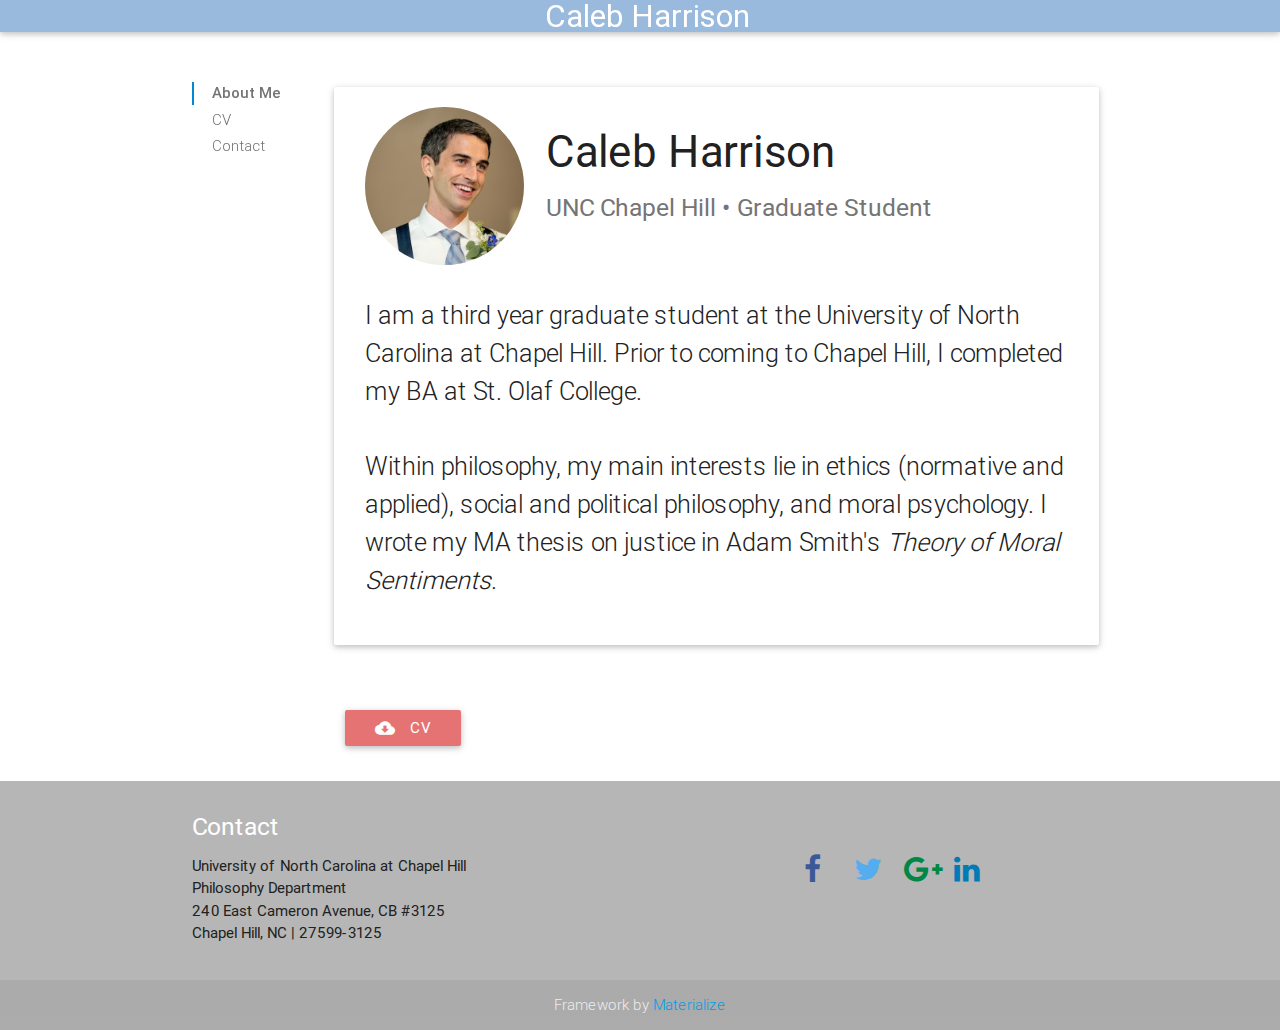
==== index.html @ 120a1165 "something?" ====
<!DOCTYPE html>
  <html lang="en">
    <head>
      <!--Import materialize.css-->
      <link type="text/css" rel="stylesheet" href="css/materialize.css"  media="screen,projection"/>

      <!--Let browser know website is optimized for mobile-->
      <meta name="viewport" content="width=device-width, initial-scale=1.0"/>
      <link href="https://fonts.googleapis.com/icon?family=Material+Icons" rel="stylesheet">

      <!-- FontAwesome Fonts -->
      <link rel="stylesheet" href="https://maxcdn.bootstrapcdn.com/font-awesome/4.4.0/css/font-awesome.min.css">

      <!-- Metadata -->
      <title>Caleb Harrison &#8226; UNC Chapel Hill Philosophy</title>


    </head>

    <body>
      <!--Import jQuery before materialize.js-->
      <script type="text/javascript" src="https://code.jquery.com/jquery-2.1.1.min.js"></script>
      <script type="text/javascript" src="js/materialize.js"></script>

    <!-- Header Begins -->
	    
	    <header>
	      <div class="navbar-fixed">
		    <nav>
			    <div class="nav-wrapper">
			      <a href="#!" class="brand-logo center">Caleb Harrison</a>
			      <a href="#" data-activates="side-menu" class="button-collapse"><i class="material-icons">menu</i></a>
			      <ul class="side-nav" id="side-menu">
			        <div class="logo">
			        		<div class="row">
			        			<div class="col s12">
			        				<img src="./assets/images/me.jpg" class="circle responsive-img">
			        			</div>
			        			<div class="col s12">
			        				<a class="left-align contact" href="mailto:caleb.harrison@unc.edu"><i class="small material-icons left" style="color: #99badd">email</i>caleb.harrison@unc.edu</a>
									<a class="left-align contact" href="tel:8052253224"><i class="small material-icons left" style="color: #99badd">call</i>(805) 225-3224</a>
									<a class="left-align contact" href="https://www.google.com/maps/place/240+E+Cameron+Ave,+University+of+North+Carolina+at+Chapel+Hill,+Chapel+Hill,+NC+27514/@35.9127622,-79.0493908,17z/data=!3m1!4b1!4m2!3m1!1s0x89acc2e9db83aa95:0xa487d8fd482b1aa6"><i class="small material-icons left" style="color: #99badd">business</i>Chapel Hill, NC</a>
			        			</div>
			        		</div>
			        </div>
			        <li><a href="#aboutMe">About Me</a></li>
			        <li><a href="#cv">CV</a></li>
			        <li><a href="#contact">Contact</a></li>
			      </div>
	    		</ul>
			    
			</nav>
		  </div>
		</header>  	
    <!-- Header Ends -->

    <!-- Content Begins -->
    	<main>
	    	<div class="container">
	    		<div class="row">
	    			
	    			<!-- ToC Begins -->
					<div class="col hide-on-med-and-down m3 l2">
						<div class="toc-wrapper pinned" style="top: 50px;">
							<div style="height: 1px">
								<ul class="section table-of-contents">
									<li><a href="#aboutMe">About Me</a></li>
									<li><a href="#cv">CV</a></li>
									<li><a href="#contact">Contact</a></li>
								</ul>
							</div>
						</div>
					</div>
					<!-- ToC Ends -->

	    			<!-- Main Section -->
	    			<div class="col s12 m9 l10 offset-l2">
		    			
						<!-- About Me -->
		    			<div id="aboutMe" class="section scrollspy">
		    				<div class="row valign-wrapper">
			    				<div class="card-panel">
			    					<div class="col s12 m3 center-on-med-and-down">
			    						<div class="image-container">
			    							<img src="./assets/images/me.jpg" alt="Picture of Me" class="circle responsive-img">
			    						</div>
			    					</div>
			    					<div class="col s12 m9 valign">
			    						<h3>Caleb Harrison</h3>
			    						<h5 class="grey-text text-darken-1">UNC Chapel Hill &#8226; Graduate Student</h5>
			    					</div>
			    					<div class="col s12">
			    						<p class="caption flow-text">
			    							I am a third year graduate student at the University of North Carolina at Chapel Hill. Prior to coming to Chapel Hill, I completed my BA at St. Olaf College.<br><br>

											Within philosophy, my main interests lie in ethics (normative and applied), social and political philosophy, and moral psychology. I wrote my MA thesis on justice in Adam Smith's <em>Theory of Moral Sentiments</em>.
			    						</p>
			    					</div>
			    				</div>
		    				</div>
		    			</div>

		    			
		    			<!-- CV -->
		    			<div id="cv" class="section scrollspy">
		    				<a class="btn tooltipped red lighten-2" data-position="right" data-delay="25" data-tooltip="Download CV" href="./assets/pdf/Harrison-CV.pdf"><i class="material-icons left">cloud_download</i>CV</a>		
		    			</div>
		    			<!-- Contact -->

		    		</div>	
	    		</div>
	    	</div>
	    </main>	
    <!-- Content Ends -->

    <!-- Footer Begins -->
	    <footer class="page-footer">
	      	<div class="container">
	        	<div class="row valign-wrapper">
	          		<div id="contact" class="col l6 s12">
	            		<h5 class="white-text">Contact</h5>
	            		<ul>
	            			<li>University of North Carolina at Chapel Hill</li>
	            			<li>Philosophy Department</li>
	            			<li>240 East Cameron Avenue, CB &#35;3125</li>
	            			<li>Chapel Hill, NC | 27599-3125</li>
	            		</ul>
	                </div>
	          		<div class="col l4 offset-l2 s12 valign-wrapper">
		            	<div class="row">	
			                <div class="col s3 m3 l3 valign">
			                	<a class="grey-text text-lighten-3 center-align" href="https://www.facebook.com/calebaharrison"><i class="fa fa-facebook fa-2x" style="color: #3b5998"></i></a>
			                </div>
			                <div class="col s3 m3 l3 valign">	
			                	<a class="grey-text text-lighten-3 center-align" href="https://twitter.com/calebaharrison"><i class="fa fa-twitter fa-2x" style="color: #55acee"></i></a>
			                </div>
			                <div class="col s3 m3 l3 valign">
			                	<a class="grey-text text-lighten-3 center-align" href="https://google.com/+CalebHarrison-A"><i class="fa fa-google-plus fa-2x" style="color: #008744"></i></a>
			                </div>
			                <div class="col s3 m3 l3 valign">
			                	<a class="grey-text text-lighten-3 center-align" href="https://www.linkedin.com/pub/caleb-harrison/29/bb1/98b/"><i class="fa fa-linkedin fa-2x" style="color: #007bb6"></i></a>
			                </div>
			            </div>    
	          		</div>
	        	</div>
	        </div>
	        <div class="footer-copyright">
	        	<div class="container center">
	        		Framework by <a href="http://materializedcss.com">Materialize</a>
	        	</div>
	        </div>
	    </footer>
    <!-- Footer Ends -->
    </body>
  </html>
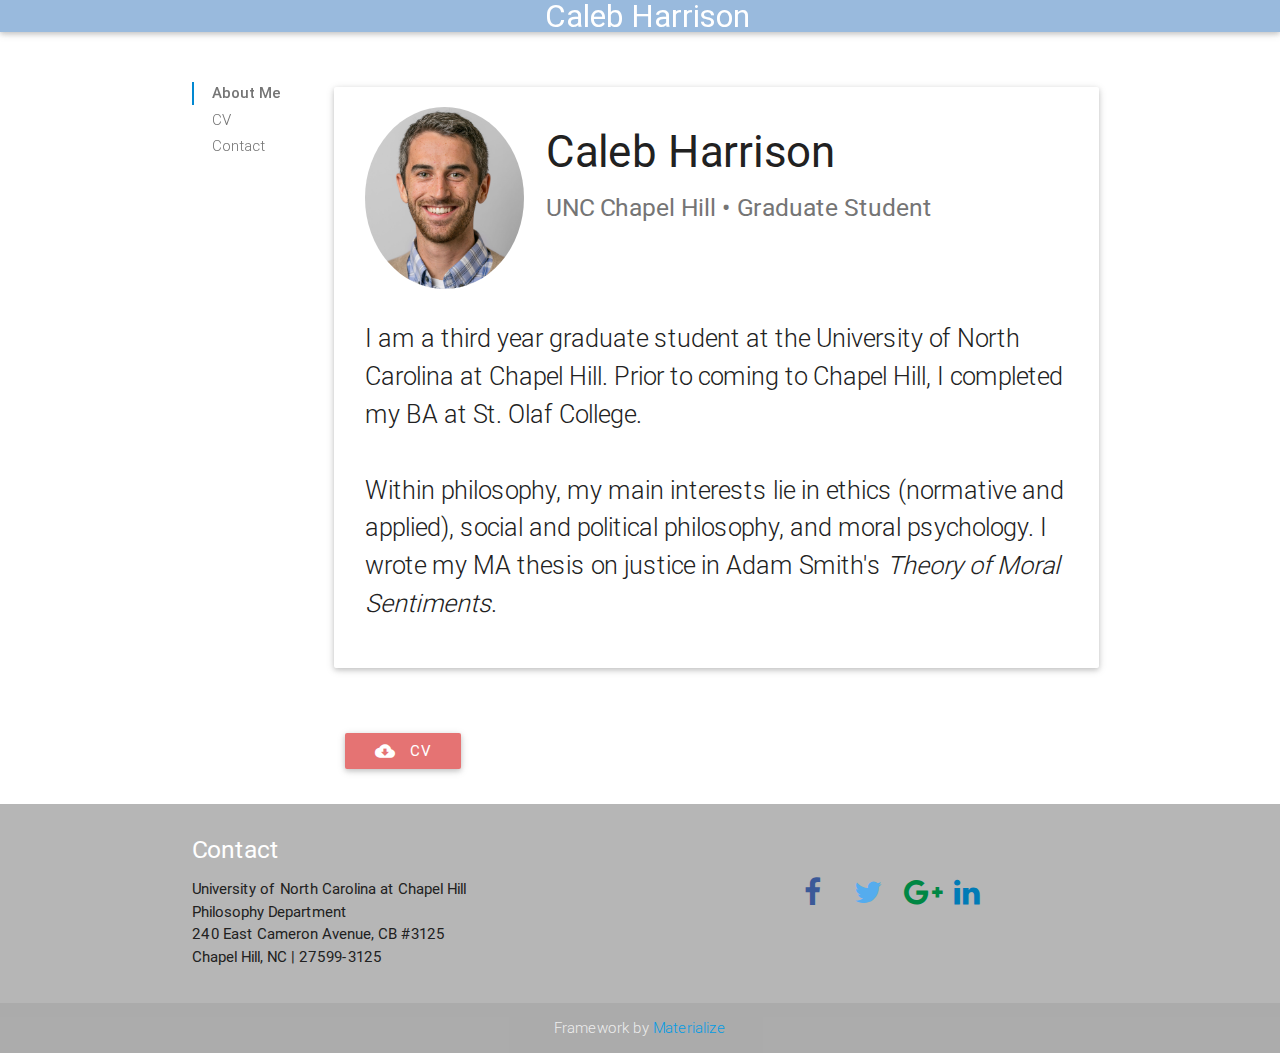
==== commit 52d996f8: "changed photo to mercatus photo" ====
--- a/index.html
+++ b/index.html
@@ -34,7 +34,7 @@
 			        <div class="logo">
 			        		<div class="row">
 			        			<div class="col s12">
-			        				<img src="./assets/images/me.jpg" class="circle responsive-img">
+			        				<img src="./assets/images/me2.jpg" class="circle responsive-img">
 			        			</div>
 			        			<div class="col s12">
 			        				<a class="left-align contact" href="mailto:caleb.harrison@unc.edu"><i class="small material-icons left" style="color: #99badd">email</i>caleb.harrison@unc.edu</a>
@@ -82,7 +82,7 @@
 			    				<div class="card-panel">
 			    					<div class="col s12 m3 center-on-med-and-down">
 			    						<div class="image-container">
-			    							<img src="./assets/images/me.jpg" alt="Picture of Me" class="circle responsive-img">
+			    							<img src="./assets/images/me2.jpg" alt="Picture of Me" class="circle responsive-img">
 			    						</div>
 			    					</div>
 			    					<div class="col s12 m9 valign">
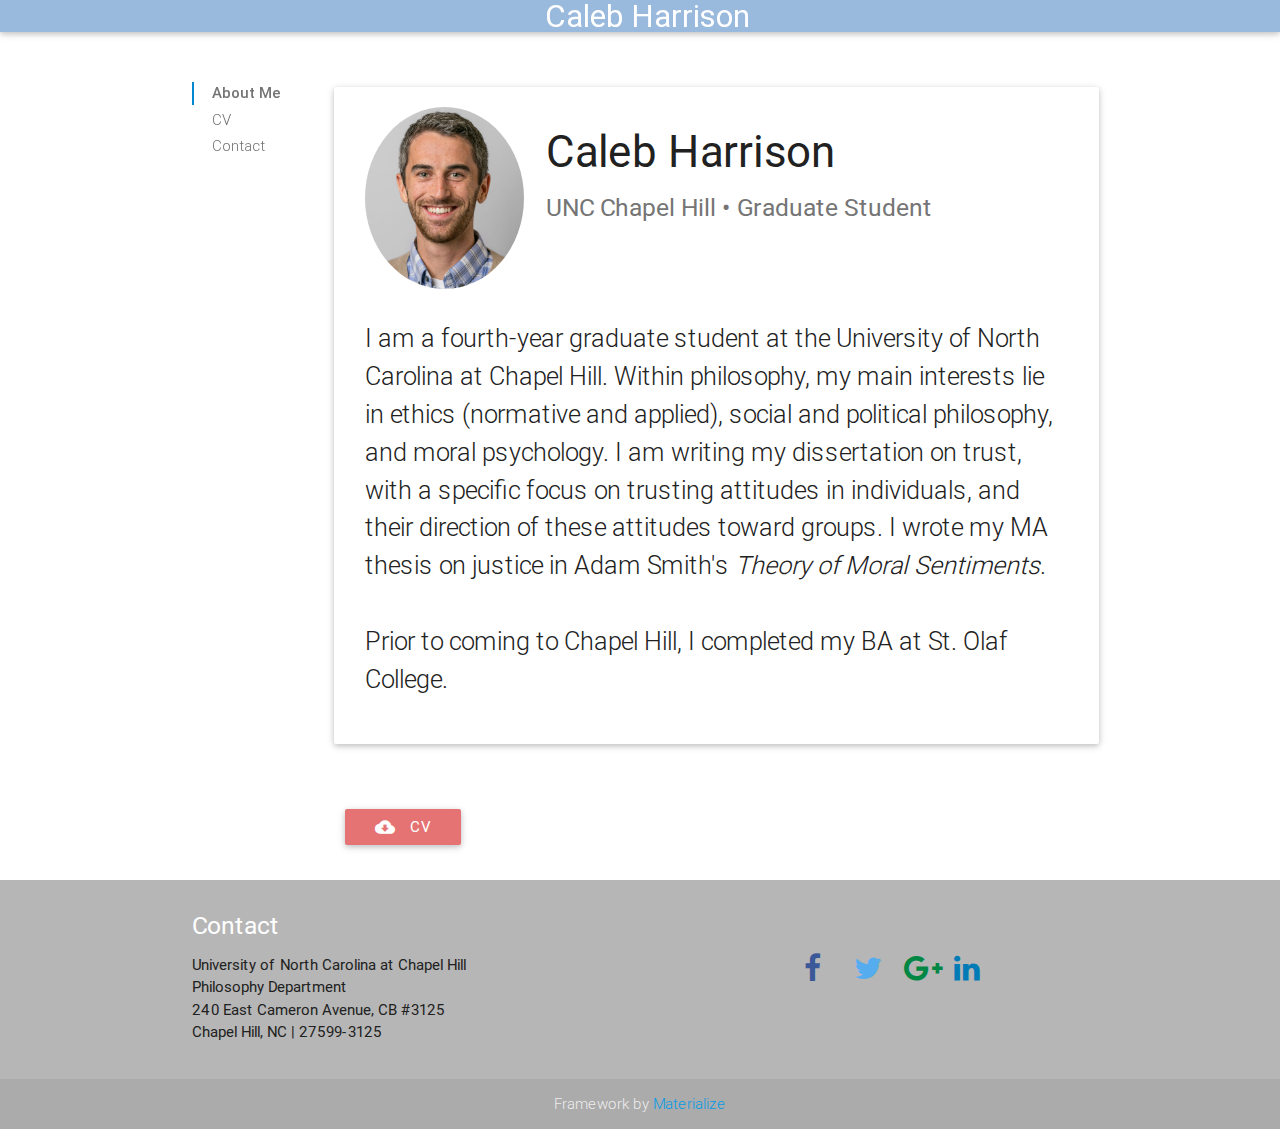
==== commit 1a8a897d: "updated bio" ====
--- a/index.html
+++ b/index.html
@@ -91,9 +91,9 @@
 			    					</div>
 			    					<div class="col s12">
 			    						<p class="caption flow-text">
-			    							I am a third year graduate student at the University of North Carolina at Chapel Hill. Prior to coming to Chapel Hill, I completed my BA at St. Olaf College.<br><br>
+			    							I am a fourth-year graduate student at the University of North Carolina at Chapel Hill. Within philosophy, my main interests lie in ethics (normative and applied), social and political philosophy, and moral psychology. I am writing my dissertation on trust, with a specific focus on trusting attitudes in individuals, and their direction of these attitudes toward groups.  I wrote my MA thesis on justice in Adam Smith's <em>Theory of Moral Sentiments</em>.<br><br>
 
-											Within philosophy, my main interests lie in ethics (normative and applied), social and political philosophy, and moral psychology. I wrote my MA thesis on justice in Adam Smith's <em>Theory of Moral Sentiments</em>.
+											Prior to coming to Chapel Hill, I completed my BA at St. Olaf College.
 			    						</p>
 			    					</div>
 			    				</div>
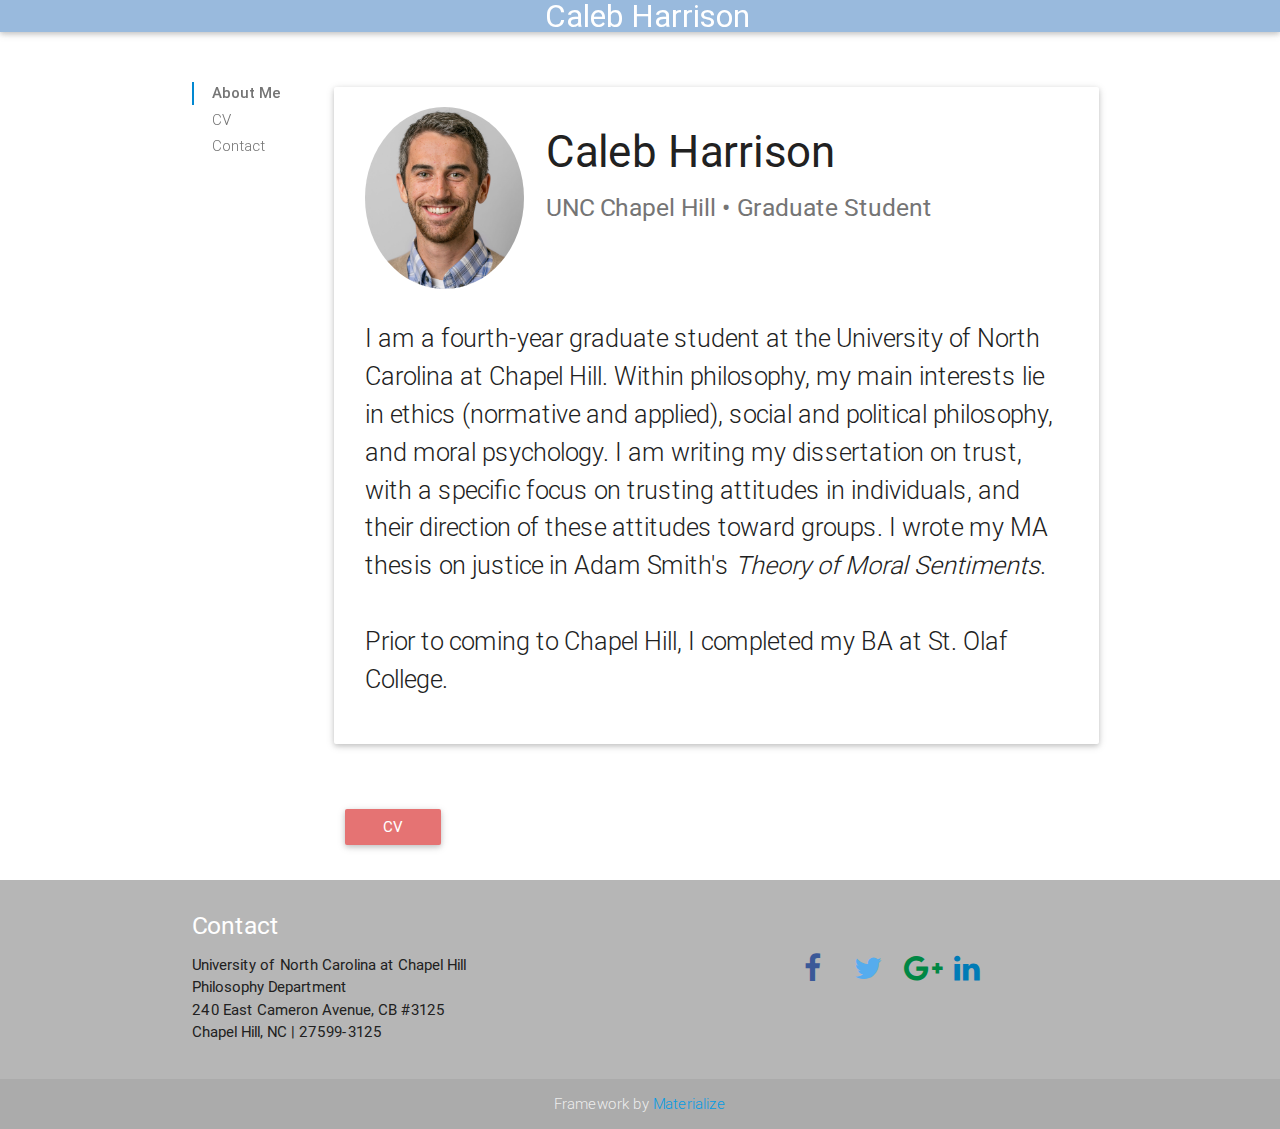
==== commit 945dcb0b: "fixed tooltip button CV" ====
--- a/index.html
+++ b/index.html
@@ -82,7 +82,7 @@
 			    				<div class="card-panel">
 			    					<div class="col s12 m3 center-on-med-and-down">
 			    						<div class="image-container">
-			    							<img src="./assets/images/me2.jpg" alt="Picture of Me" class="circle responsive-img">
+			    							<img src="./assets/images/me2.jpg" alt="Picture of Caleb" class="circle responsive-img">
 			    						</div>
 			    					</div>
 			    					<div class="col s12 m9 valign">
@@ -103,7 +103,7 @@
 		    			
 		    			<!-- CV -->
 		    			<div id="cv" class="section scrollspy">
-		    				<a class="btn tooltipped red lighten-2" data-position="right" data-delay="25" data-tooltip="Download CV" href="./assets/pdf/Harrison-CV.pdf"><i class="material-icons left">cloud_download</i>CV</a>		
+		    				<a class="btn tooltipped red lighten-2" data-position="right" data-delay="25" data-tooltip="Download CV" href="./assets/pdf/Harrison-CV.pdf"><i class="material-icons left"></i>CV</a>		
 		    			</div>
 		    			<!-- Contact -->
 
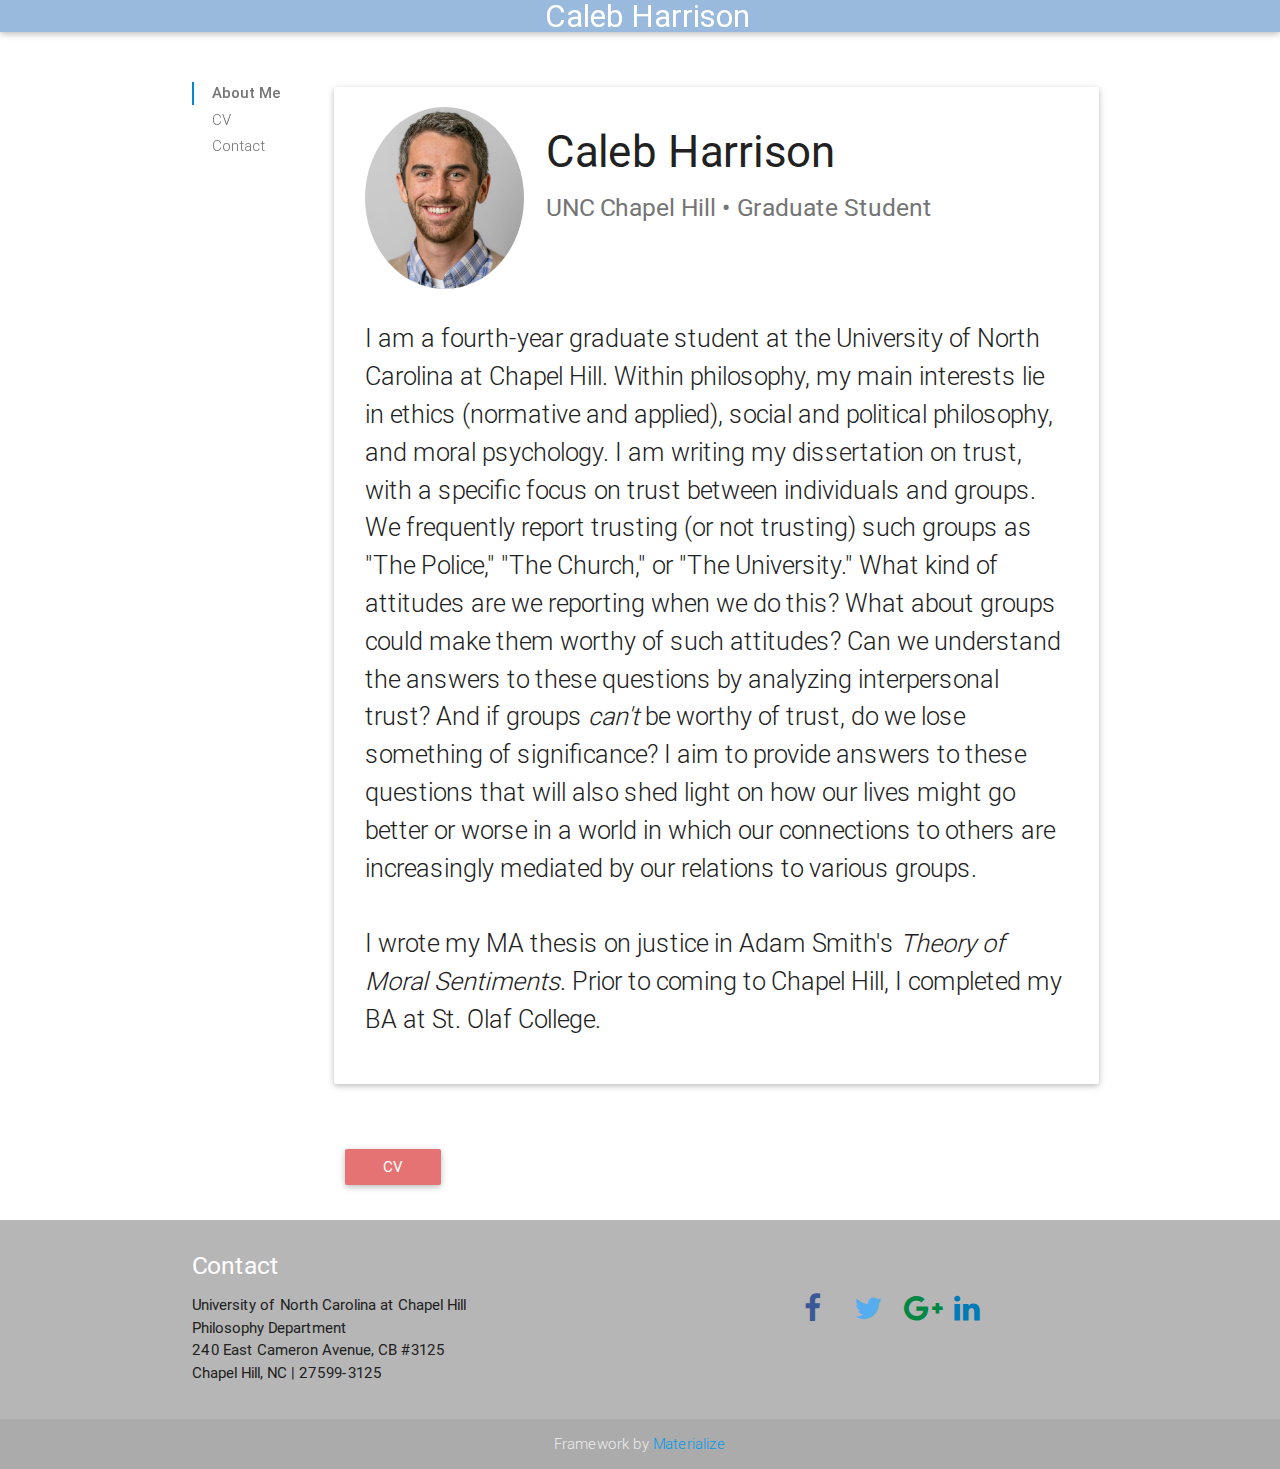
==== commit fc29eb0e: "updated intro" ====
--- a/index.html
+++ b/index.html
@@ -91,9 +91,9 @@
 			    					</div>
 			    					<div class="col s12">
 			    						<p class="caption flow-text">
-			    							I am a fourth-year graduate student at the University of North Carolina at Chapel Hill. Within philosophy, my main interests lie in ethics (normative and applied), social and political philosophy, and moral psychology. I am writing my dissertation on trust, with a specific focus on trusting attitudes in individuals, and their direction of these attitudes toward groups.  I wrote my MA thesis on justice in Adam Smith's <em>Theory of Moral Sentiments</em>.<br><br>
+			    							I am a fourth-year graduate student at the University of North Carolina at Chapel Hill. Within philosophy, my main interests lie in ethics (normative and applied), social and political philosophy, and moral psychology. I am writing my dissertation on trust, with a specific focus on trust between individuals and groups. We frequently report trusting (or not trusting) such groups as "The Police," "The Church," or "The University." What kind of attitudes are we reporting when we do this? What about groups could make them worthy of such attitudes? Can we understand the answers to these questions by analyzing interpersonal trust? And if groups <em>can't</em> be worthy of trust, do we lose something of significance? I aim to provide answers to these questions that will also shed light on how our lives might go better or worse in a world in which our connections to others are increasingly mediated by our relations to various groups.<br><br>
 
-											Prior to coming to Chapel Hill, I completed my BA at St. Olaf College.
+											I wrote my MA thesis on justice in Adam Smith's <em>Theory of Moral Sentiments</em>. Prior to coming to Chapel Hill, I completed my BA at St. Olaf College.
 			    						</p>
 			    					</div>
 			    				</div>
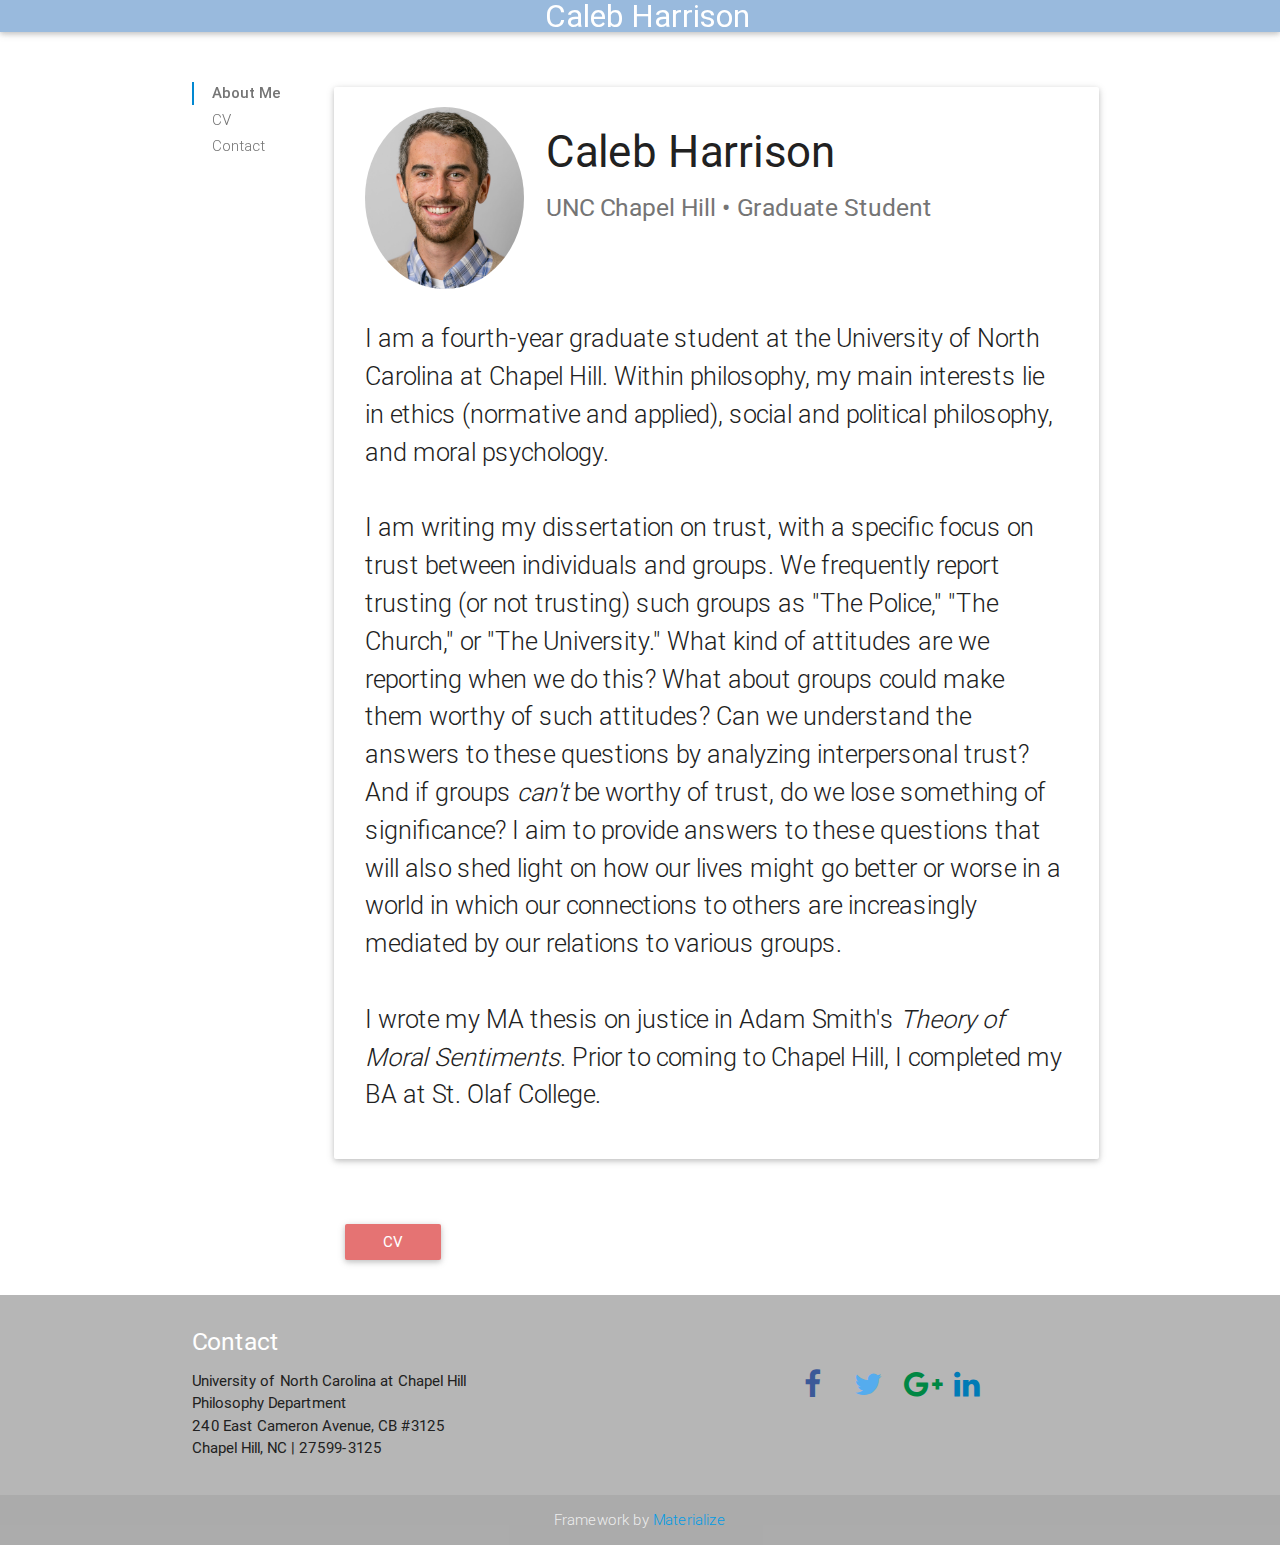
==== commit fb91dcc2: "formatted intro text" ====
--- a/index.html
+++ b/index.html
@@ -91,7 +91,9 @@
 			    					</div>
 			    					<div class="col s12">
 			    						<p class="caption flow-text">
-			    							I am a fourth-year graduate student at the University of North Carolina at Chapel Hill. Within philosophy, my main interests lie in ethics (normative and applied), social and political philosophy, and moral psychology. I am writing my dissertation on trust, with a specific focus on trust between individuals and groups. We frequently report trusting (or not trusting) such groups as "The Police," "The Church," or "The University." What kind of attitudes are we reporting when we do this? What about groups could make them worthy of such attitudes? Can we understand the answers to these questions by analyzing interpersonal trust? And if groups <em>can't</em> be worthy of trust, do we lose something of significance? I aim to provide answers to these questions that will also shed light on how our lives might go better or worse in a world in which our connections to others are increasingly mediated by our relations to various groups.<br><br>
+			    							I am a fourth-year graduate student at the University of North Carolina at Chapel Hill. Within philosophy, my main interests lie in ethics (normative and applied), social and political philosophy, and moral psychology.<br><br>
+
+			    							I am writing my dissertation on trust, with a specific focus on trust between individuals and groups. We frequently report trusting (or not trusting) such groups as "The Police," "The Church," or "The University." What kind of attitudes are we reporting when we do this? What about groups could make them worthy of such attitudes? Can we understand the answers to these questions by analyzing interpersonal trust? And if groups <em>can't</em> be worthy of trust, do we lose something of significance? I aim to provide answers to these questions that will also shed light on how our lives might go better or worse in a world in which our connections to others are increasingly mediated by our relations to various groups.<br><br>
 
 											I wrote my MA thesis on justice in Adam Smith's <em>Theory of Moral Sentiments</em>. Prior to coming to Chapel Hill, I completed my BA at St. Olaf College.
 			    						</p>
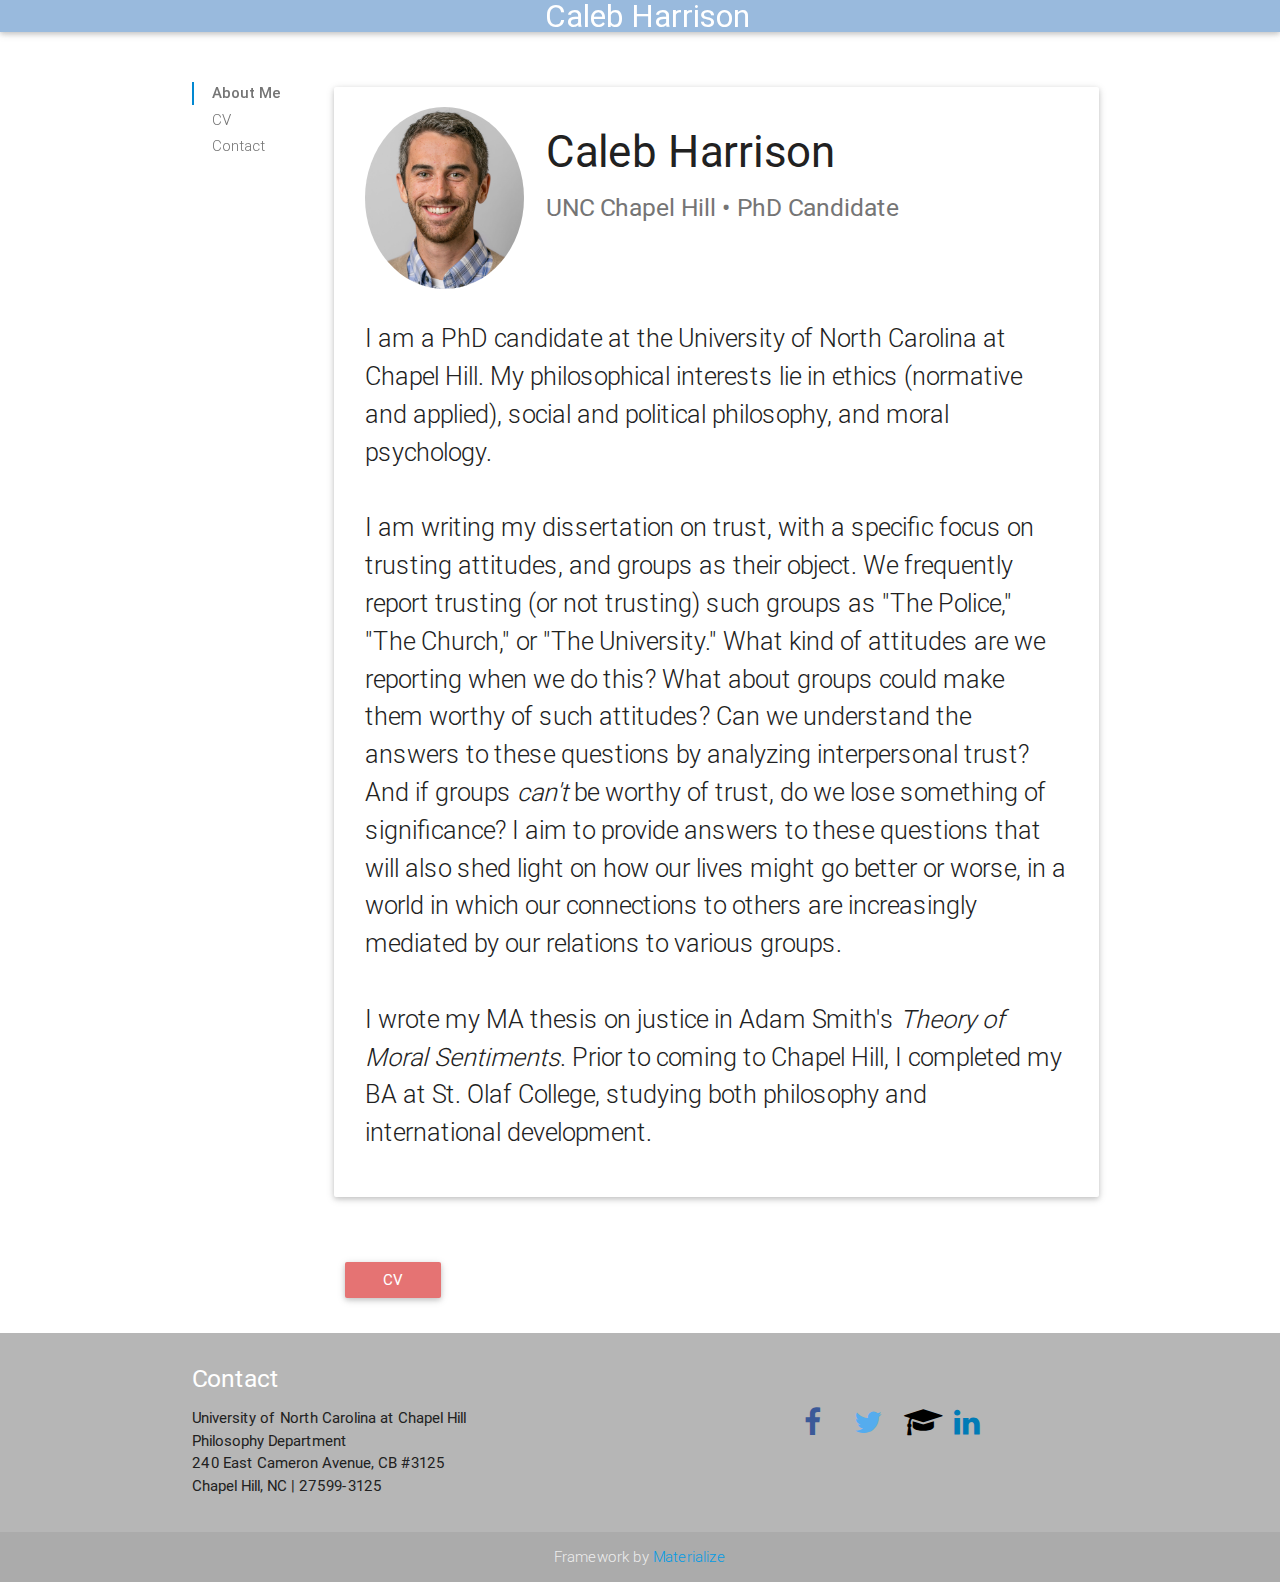
==== commit 2315ade2: "updated info; Academia.edu favicon replaces G+" ====
--- a/index.html
+++ b/index.html
@@ -87,15 +87,15 @@
 			    					</div>
 			    					<div class="col s12 m9 valign">
 			    						<h3>Caleb Harrison</h3>
-			    						<h5 class="grey-text text-darken-1">UNC Chapel Hill &#8226; Graduate Student</h5>
+			    						<h5 class="grey-text text-darken-1">UNC Chapel Hill &#8226; PhD Candidate</h5>
 			    					</div>
 			    					<div class="col s12">
 			    						<p class="caption flow-text">
-			    							I am a fourth-year graduate student at the University of North Carolina at Chapel Hill. Within philosophy, my main interests lie in ethics (normative and applied), social and political philosophy, and moral psychology.<br><br>
+			    							I am a PhD candidate at the University of North Carolina at Chapel Hill. My philosophical interests lie in ethics (normative and applied), social and political philosophy, and moral psychology.<br><br>
 
-			    							I am writing my dissertation on trust, with a specific focus on trust between individuals and groups. We frequently report trusting (or not trusting) such groups as "The Police," "The Church," or "The University." What kind of attitudes are we reporting when we do this? What about groups could make them worthy of such attitudes? Can we understand the answers to these questions by analyzing interpersonal trust? And if groups <em>can't</em> be worthy of trust, do we lose something of significance? I aim to provide answers to these questions that will also shed light on how our lives might go better or worse in a world in which our connections to others are increasingly mediated by our relations to various groups.<br><br>
+			    							I am writing my dissertation on trust, with a specific focus on trusting attitudes, and groups as their object. We frequently report trusting (or not trusting) such groups as "The Police," "The Church," or "The University." What kind of attitudes are we reporting when we do this? What about groups could make them worthy of such attitudes? Can we understand the answers to these questions by analyzing interpersonal trust? And if groups <em>can't</em> be worthy of trust, do we lose something of significance? I aim to provide answers to these questions that will also shed light on how our lives might go better or worse, in a world in which our connections to others are increasingly mediated by our relations to various groups.<br><br>
 
-											I wrote my MA thesis on justice in Adam Smith's <em>Theory of Moral Sentiments</em>. Prior to coming to Chapel Hill, I completed my BA at St. Olaf College.
+											I wrote my MA thesis on justice in Adam Smith's <em>Theory of Moral Sentiments</em>. Prior to coming to Chapel Hill, I completed my BA at St. Olaf College, studying both philosophy and international development.
 			    						</p>
 			    					</div>
 			    				</div>
@@ -137,7 +137,7 @@
 			                	<a class="grey-text text-lighten-3 center-align" href="https://twitter.com/calebaharrison"><i class="fa fa-twitter fa-2x" style="color: #55acee"></i></a>
 			                </div>
 			                <div class="col s3 m3 l3 valign">
-			                	<a class="grey-text text-lighten-3 center-align" href="https://google.com/+CalebHarrison-A"><i class="fa fa-google-plus fa-2x" style="color: #008744"></i></a>
+			                	<a class="grey-text text-lighten-3 center-align" href="https://unc.academia.edu/CalebHarrison"><i class="fa fa-graduation-cap fa-2x" style="color: #000000"></i></a>
 			                </div>
 			                <div class="col s3 m3 l3 valign">
 			                	<a class="grey-text text-lighten-3 center-align" href="https://www.linkedin.com/pub/caleb-harrison/29/bb1/98b/"><i class="fa fa-linkedin fa-2x" style="color: #007bb6"></i></a>
